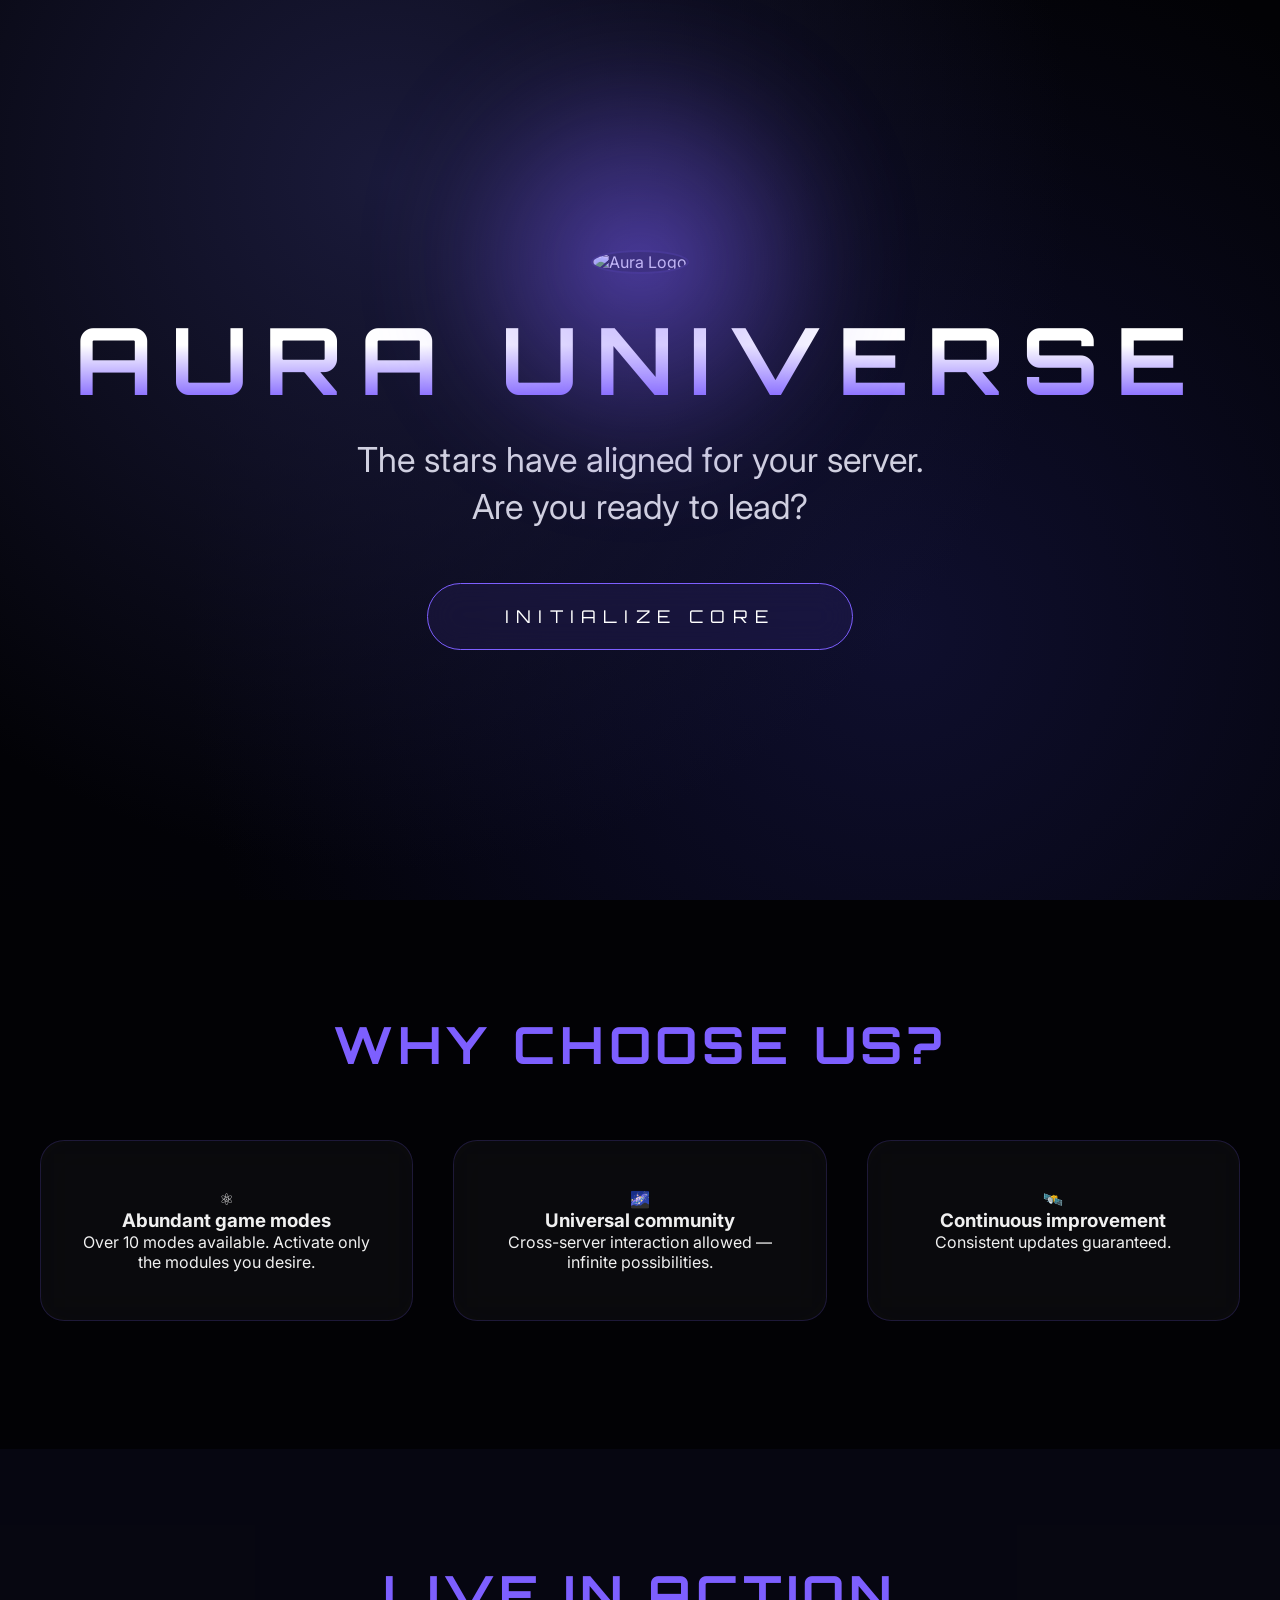
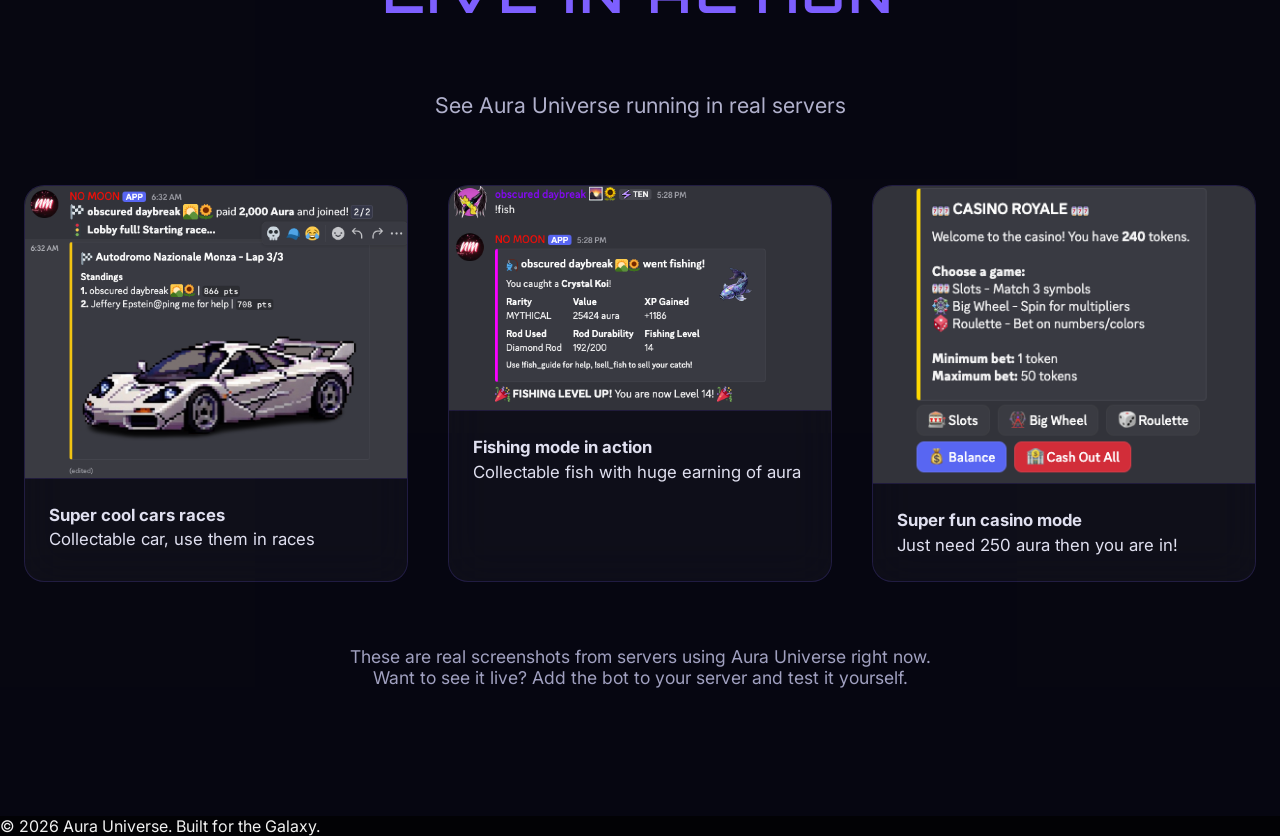
==== index.html @ 790c74aa "add icon" ====
<!DOCTYPE html>
<html lang="en">
<head>
    <meta charset="UTF-8">
    <meta name="viewport" content="width=device-width, initial-scale=1.0">
    <title>Aura Universe | Create a remarkable venture</title>
    <link rel="stylesheet" href="style.css?v=1.1">
    <link href="https://fonts.googleapis.com/css2?family=Orbitron:wght@400;700&family=Inter:wght@300;400;600&display=swap" rel="stylesheet">
</head>
<body>
    <!-- HERO -->
    <header class="vessel-header">
        <div class="logo-wrapper">
            <img src="aura_universe_logo.png" 
                 alt="Aura Logo" 
                 class="main-logo">
            <div class="aura-glow"></div>
        </div>

        <h1 class="glitch-text">AURA UNIVERSE</h1>

        <p class="mysterious-intro">
            The stars have aligned for your server.<br>
            Are you ready to lead?
        </p>

        <a href="#setup" class="start-btn">INITIALIZE CORE</a>
    </header>

    <!-- WHY CHOOSE US -->
    <section class="philosophy">
        <h2 class="section-title">WHY CHOOSE US?</h2>
        <div class="feature-grid">
            <div class="feature-item">
                <span class="icon">⚛️</span>
                <h3>Abundant game modes</h3>
                <p>Over 10 modes available. Activate only the modules you desire.</p>
            </div>
            <div class="feature-item">
                <span class="icon">🌌</span>
                <h3>Universal community</h3>
                <p>Cross-server interaction allowed — infinite possibilities.</p>
            </div>
            <div class="feature-item">
                <span class="icon">🛰️</span>
                <h3>Continuous improvement</h3>
                <p>Consistent updates guaranteed.</p>
            </div>
        </div>
    </section>

    <section class="live-proof">
    <h2 class="section-title">LIVE IN ACTION</h2>
    <p class="section-subtitle">See Aura Universe running in real servers</p>
    
    <div class="screenshot-grid">
        
        <div class="screenshot-card">
            <img src="proof/car.png" 
                 alt="Aura Bot in racing" 
                 class="server-screenshot">
            <div class="caption">
                <strong>Super cool cars races</strong><br>
                Collectable car, use them in races
            </div>
        </div>

        <div class="screenshot-card">
            <img src="proof/fishing.png" 
                 alt="Aura Bot with fishing" 
                 class="server-screenshot">
            <div class="caption">
                <strong>Fishing mode in action</strong><br>
                Collectable fish with huge earning of aura
            </div>
        </div>

        <div class="screenshot-card">
            <img src="proof/casino.png" 
                 alt="Aura Bot with gambling " 
                 class="server-screenshot">
            <div class="caption">
                <strong>Super fun casino mode</strong><br>
                Just need 250 aura then you are in!
            </div>
        </div>
    </div>

    <p class="proof-note">
        These are real screenshots from servers using Aura Universe right now.<br>
        Want to see it live? Add the bot to your server and test it yourself.
    </p>
</section>

    <footer class="void-footer">
        <p>© 2026 Aura Universe. Built for the Galaxy.</p>
    </footer>

    <script src="script.js"></script>
</body>
</html>
---- style.css ----
:root {
    --bg-dark: #020205;
    --aura-purple: #7d5fff;
    --aura-cyan: #00d2ff;
    --glass: rgba(255, 255, 255, 0.035);
    --glass-border: rgba(125, 95, 255, 0.18);
}

* { box-sizing: border-box; margin: 0; padding: 0; }
html { scroll-behavior: smooth; }

body {
    background-color: var(--bg-dark);
    color: #f0f0f0;
    font-family: 'Inter', system-ui, sans-serif;
    overflow-x: hidden;
}

/* Background */
body::before {
    content: '';
    position: fixed;
    inset: 0;
    z-index: -2;
    background: radial-gradient(circle at 30% 20%, #1a1a3a 0%, transparent 60%),
                radial-gradient(circle at 70% 70%, #0f0f2e 0%, transparent 65%),
                radial-gradient(circle at 50% 80%, #02020a 0%, var(--bg-dark) 80%);
}

body::after {
    content: '';
    position: fixed;
    inset: 0;
    z-index: -1;
    background-image: url('https://www.transparenttextures.com/patterns/stardust.png');
    opacity: 0.35;
    mix-blend-mode: screen;
}

/* HERO - Clean & Balanced */
.vessel-header {
    min-height: 100dvh;
    display: flex;
    flex-direction: column;
    align-items: center;
    justify-content: center;
    text-align: center;
    padding: 2rem 1.5rem;
    gap: 1.8rem;           /* Controls space between logo, title, subtitle, button */
}

.logo-wrapper {
    position: relative;
    margin-bottom: 0.5rem;
}

.main-logo {
    width: 14rem;
    height: 14rem;
    border-radius: 50%;
    border: 2px solid var(--glass-border);
    box-shadow: 0 0 60px rgba(125, 95, 255, 0.45);
    animation: float 7s ease-in-out infinite;
}

.aura-glow {
    position: absolute;
    top: 50%; left: 50%;
    width: 18rem; height: 18rem;
    background: var(--aura-purple);
    filter: blur(70px);
    opacity: 0.45;
    transform: translate(-50%, -50%);
    border-radius: 50%;
    animation: aura-pulse 8s ease-in-out infinite;
}

@keyframes float { 0%, 100% { transform: translateY(0); } 50% { transform: translateY(-22px); } }
@keyframes aura-pulse { 0%, 100% { opacity: 0.45; transform: translate(-50%, -50%) scale(1); } 50% { opacity: 0.65; transform: translate(-50%, -50%) scale(1.07); } }

.glitch-text {
    font-family: 'Orbitron', sans-serif;
    font-size: clamp(3rem, 9vw, 5.8rem);
    letter-spacing: 1.1rem;
    text-transform: uppercase;
    background: linear-gradient(to bottom, #fff 35%, var(--aura-purple) 95%);
    -webkit-background-clip: text;
    -webkit-text-fill-color: transparent;
    line-height: 1.05;
}

.mysterious-intro {
    font-size: clamp(1.35rem, 4.8vw, 2.15rem);
    max-width: 780px;
    line-height: 1.35;
    color: #d0d0e0;
    margin-bottom: 1.5rem;
}

.start-btn {
    padding: 1.35rem 4.8rem;
    background: rgba(125, 95, 255, 0.09);
    border: 1.5px solid var(--aura-purple);
    border-radius: 9999px;
    color: white;
    font-family: 'Orbitron', sans-serif;
    font-size: 1.1rem;
    letter-spacing: 0.45rem;
    text-transform: uppercase;
    text-decoration: none;
    backdrop-filter: blur(16px);
    transition: all 0.5s ease;
}

.start-btn:hover {
    background: var(--aura-purple);
    box-shadow: 0 0 55px rgba(125, 95, 255, 0.75);
    transform: scale(1.07);
}

/* Other sections - better spacing */
.philosophy, .transmissions {
    padding: 7rem 1.5rem 8rem;
    text-align: center;
}

.section-title {
    font-family: 'Orbitron', sans-serif;
    font-size: clamp(2rem, 6vw, 3.2rem);
    margin-bottom: 4rem;
    letter-spacing: 0.3rem;
    color: var(--aura-purple);
}

.feature-grid {
    display: grid;
    grid-template-columns: repeat(auto-fit, minmax(300px, 1fr));
    gap: 2.5rem;
    max-width: 1200px;
    margin: 0 auto;
}

.feature-item {
    background: var(--glass);
    border: 1px solid var(--glass-border);
    padding: 3rem 2rem;
    border-radius: 24px;
    backdrop-filter: blur(20px);
}

.review-scroll, .leave-review {
    max-width: 720px;
    margin: 0 auto;
}

/* ====================== LIVE PROOF SECTION ====================== */
.live-proof {
    padding: 7rem 1.5rem 8rem;
    text-align: center;
    background: rgba(10, 10, 25, 0.6);
}

.section-subtitle {
    font-size: 1.35rem;
    color: #b0b0cc;
    max-width: 700px;
    margin: 0 auto 4rem;
    line-height: 1.5;
}

.screenshot-grid {
    display: grid;
    grid-template-columns: repeat(auto-fit, minmax(340px, 1fr));
    gap: 2.5rem;
    max-width: 1280px;
    margin: 0 auto;
}

.screenshot-card {
    background: var(--glass);
    border: 1px solid var(--glass-border);
    border-radius: 20px;
    overflow: hidden;
    backdrop-filter: blur(20px);
    transition: all 0.4s ease;
}

.screenshot-card:hover {
    transform: translateY(-12px);
    box-shadow: 0 20px 40px rgba(0, 210, 255, 0.15);
    border-color: var(--aura-cyan);
}

.server-screenshot {
    width: 100%;
    height: auto;
    display: block;
    border-bottom: 1px solid rgba(125, 95, 255, 0.15);
}

.caption {
    padding: 1.5rem;
    text-align: left;
    font-size: 1.05rem;
    line-height: 1.45;
    color: #e0e0f0;
}

.proof-note {
    margin-top: 4rem;
    font-size: 1.1rem;
    color: #a0a0c0;
    max-width: 680px;
    margin-left: auto;
    margin-right: auto;
}
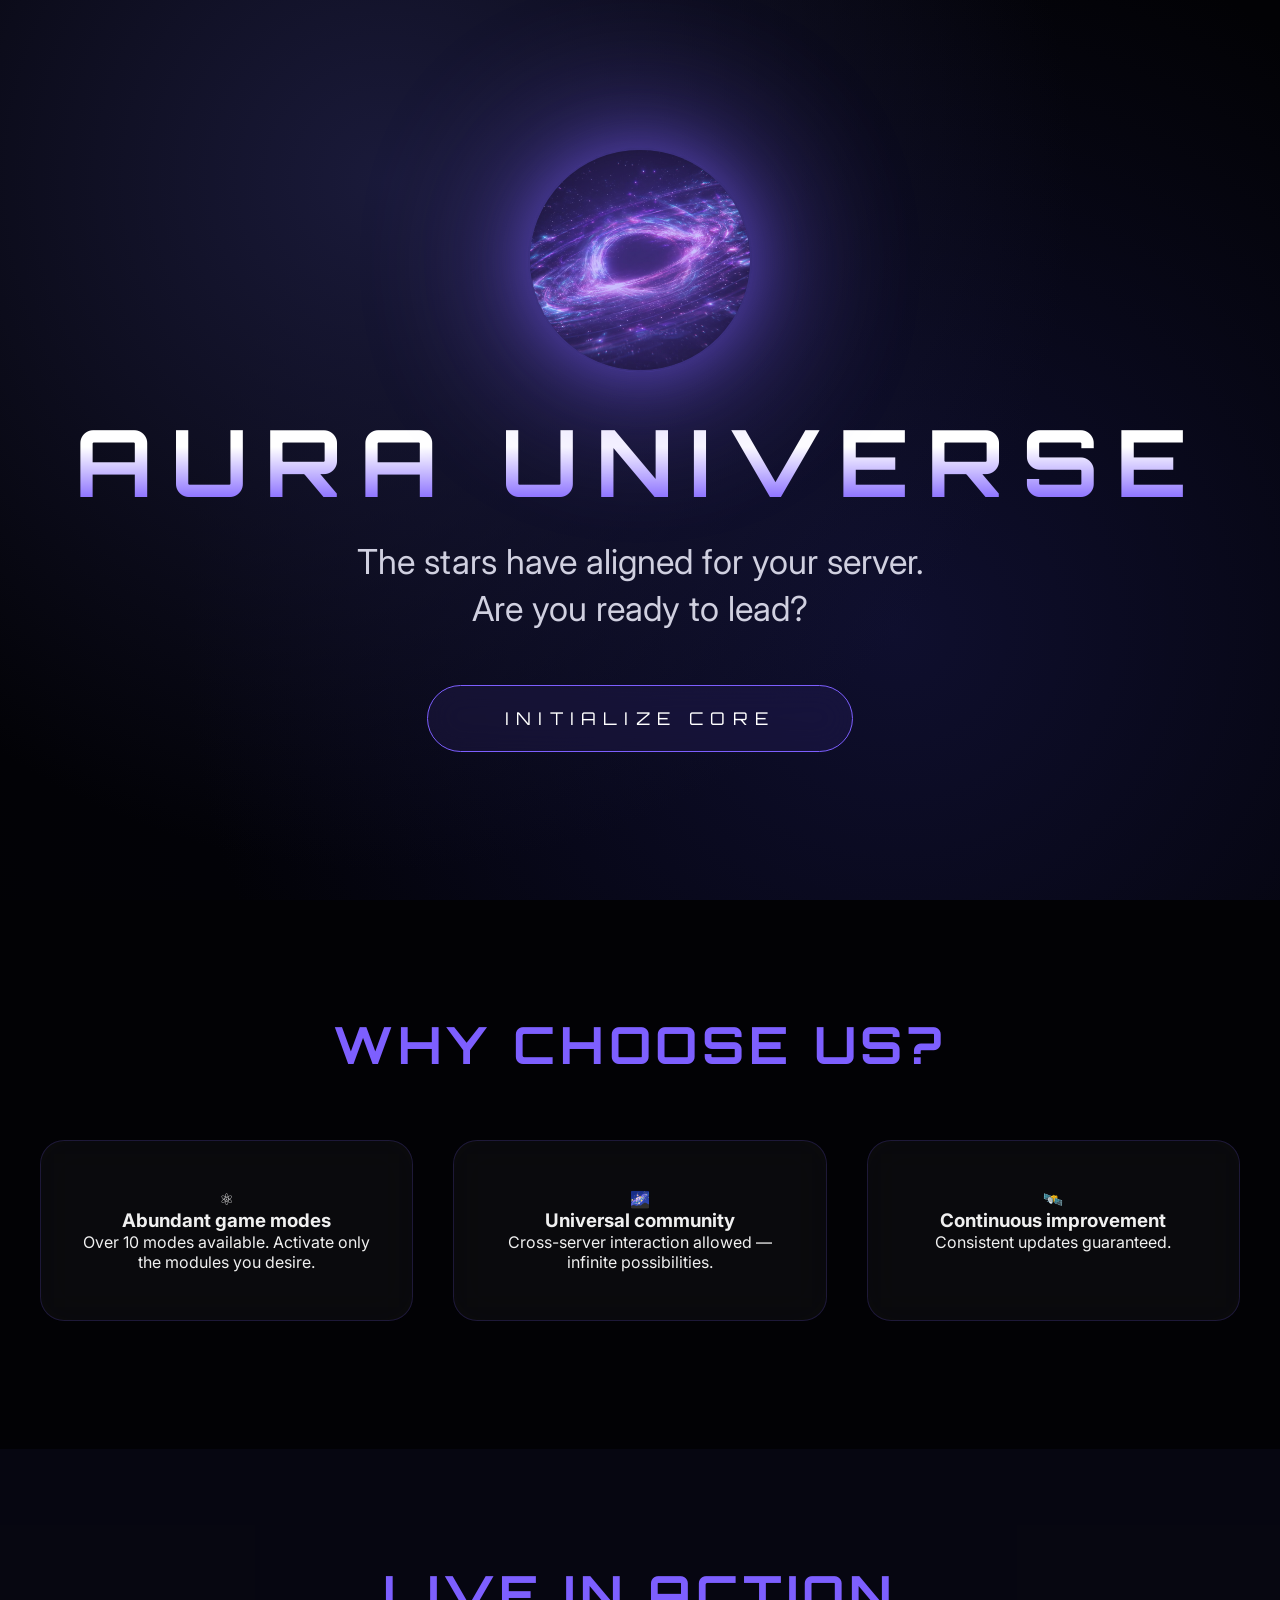
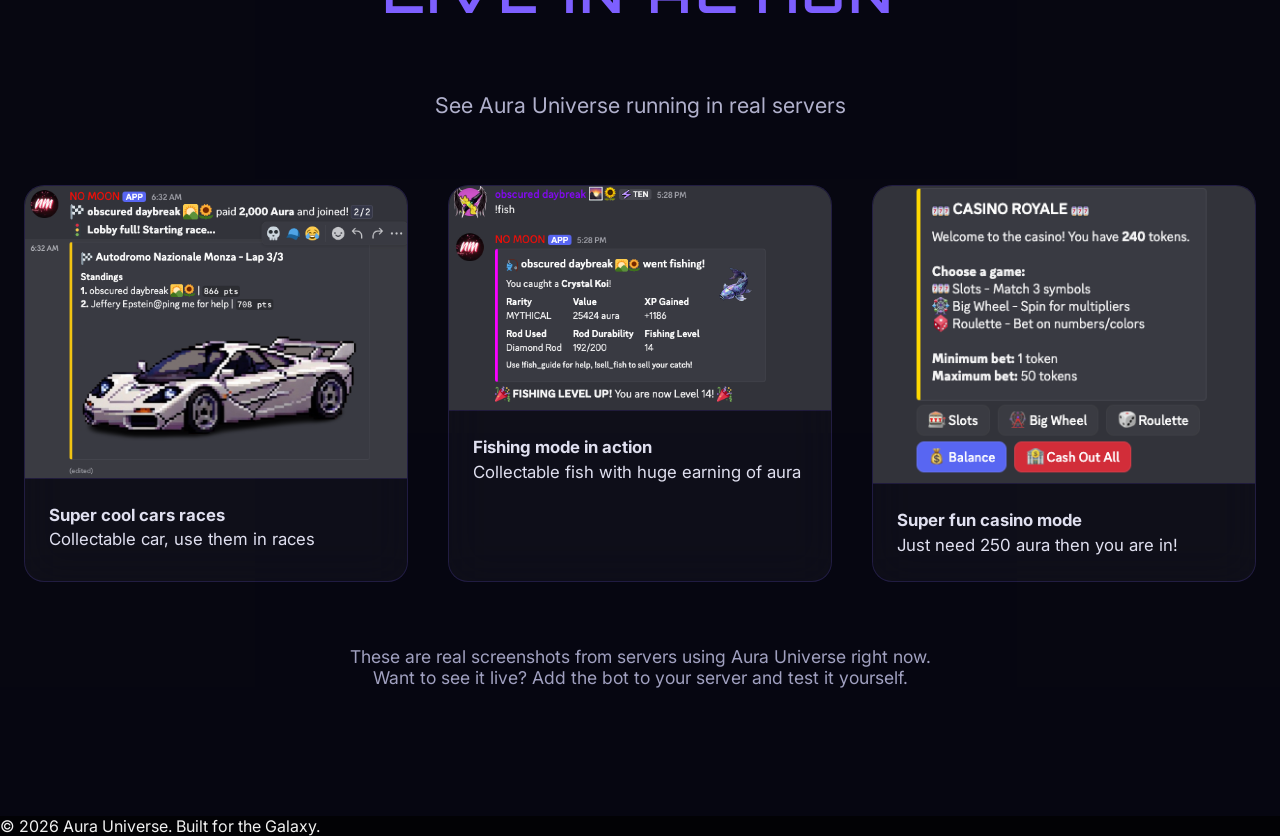
==== commit be83e6fc: "change" ====
--- a/index.html
+++ b/index.html
@@ -11,7 +11,7 @@
     <!-- HERO -->
     <header class="vessel-header">
         <div class="logo-wrapper">
-            <img src="aura_universe_logo.png" 
+            <img src="Images/aura_universe_logo.png" 
                  alt="Aura Logo" 
                  class="main-logo">
             <div class="aura-glow"></div>
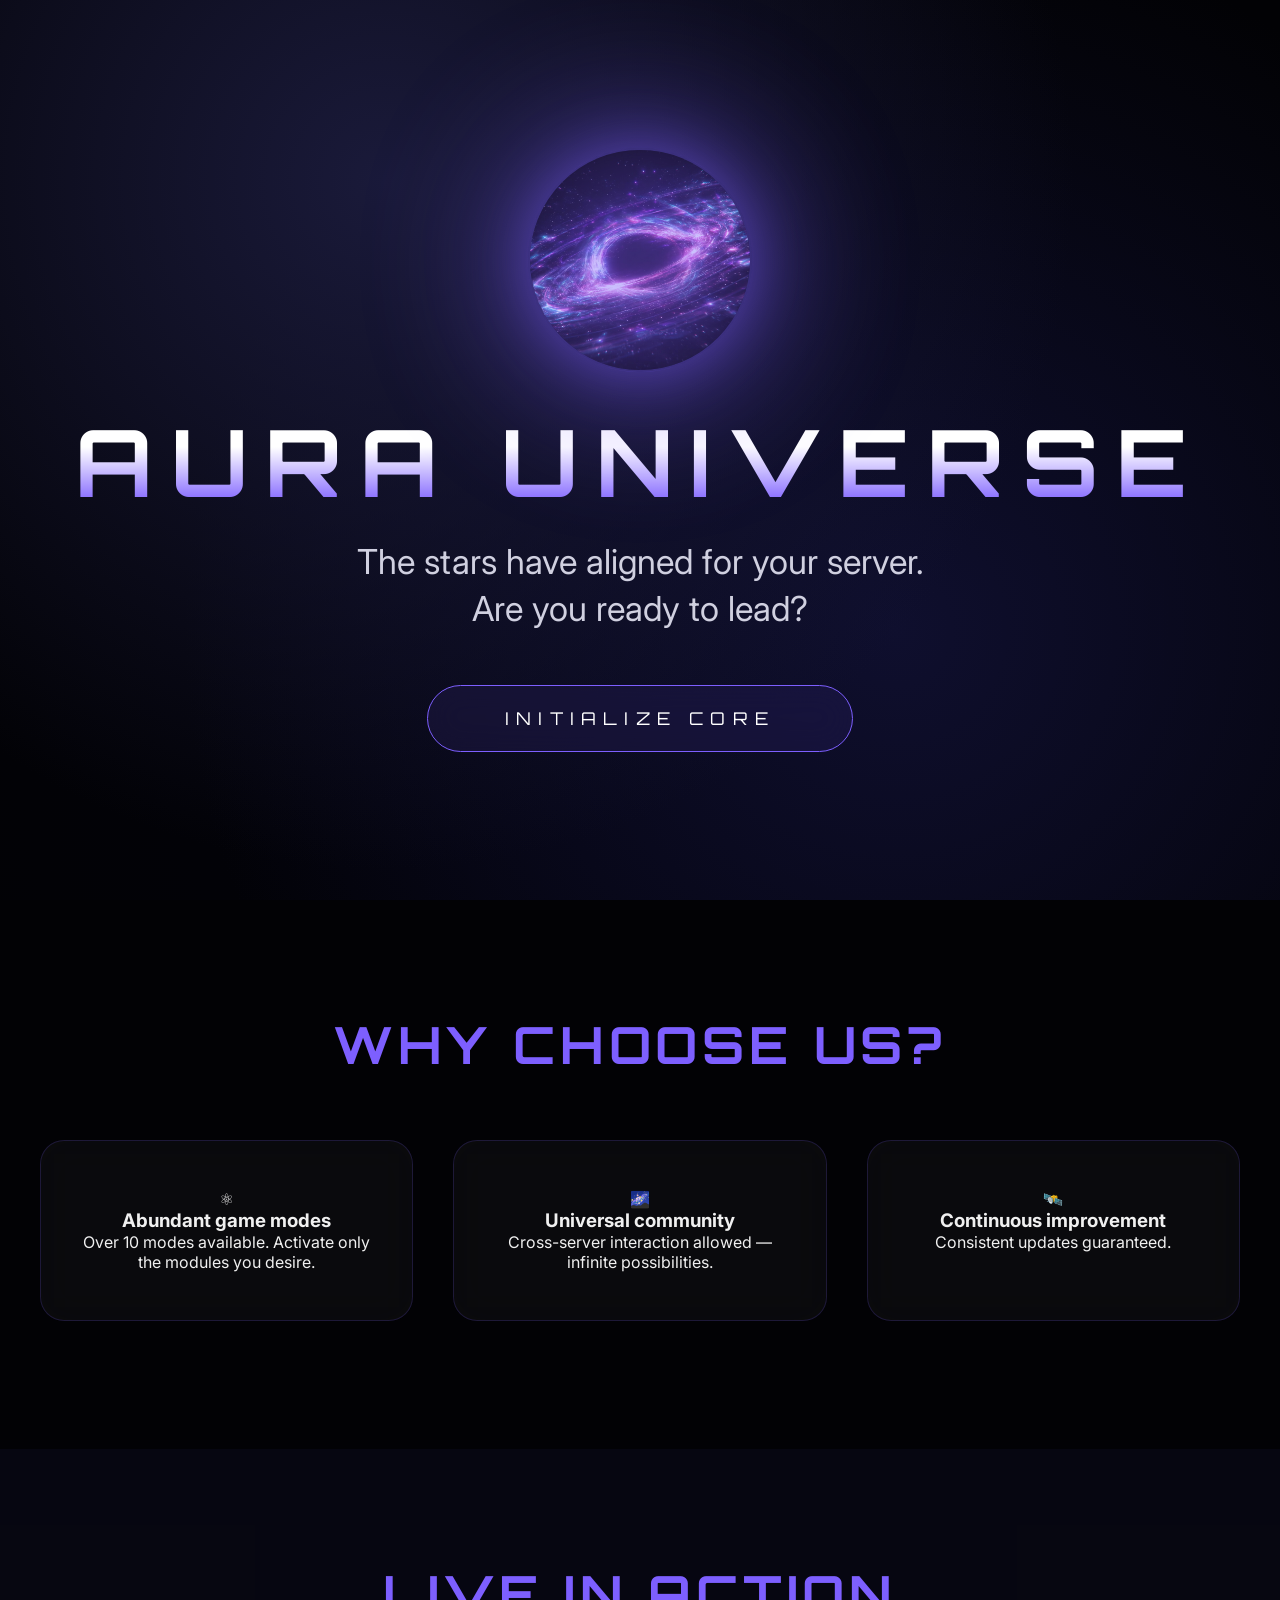
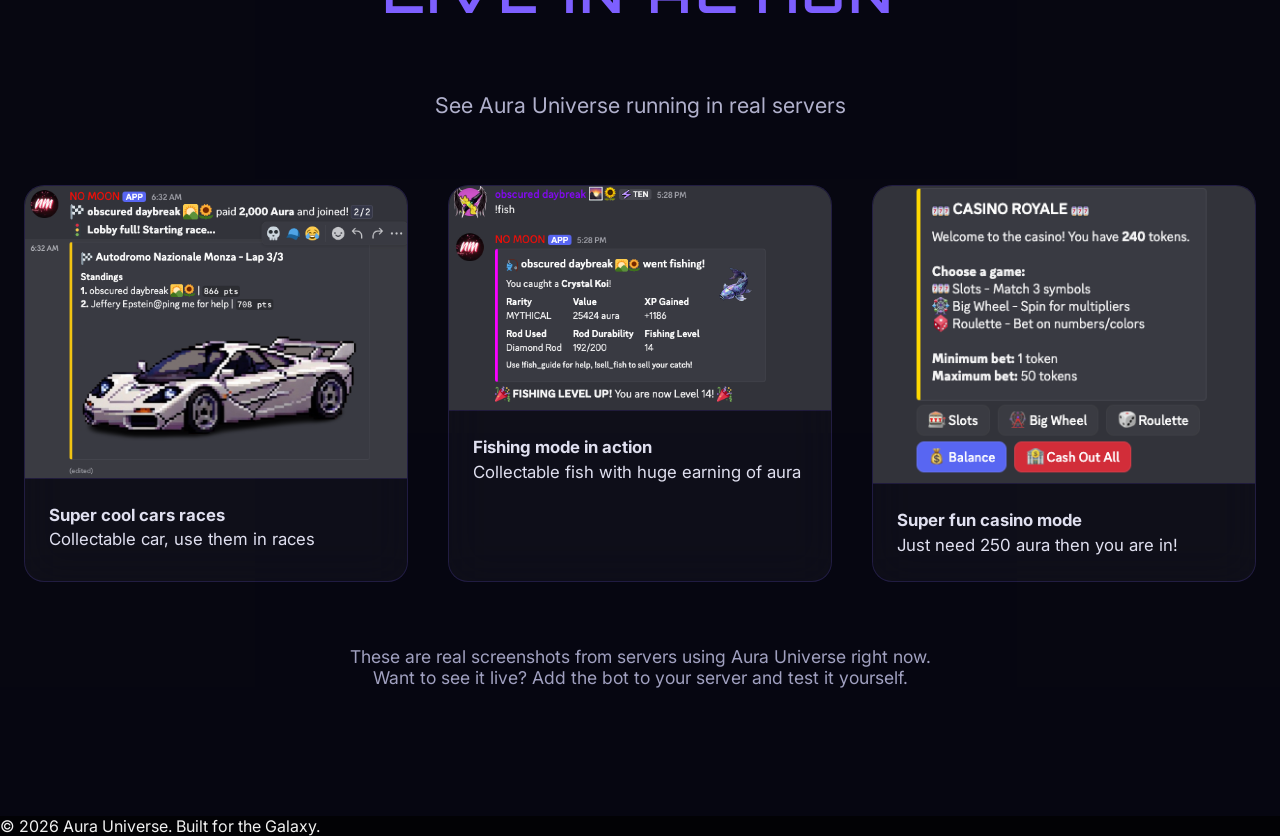
==== commit 03a4e216: "added icon" ====
--- a/index.html
+++ b/index.html
@@ -6,6 +6,7 @@
     <title>Aura Universe | Create a remarkable venture</title>
     <link rel="stylesheet" href="style.css?v=1.1">
     <link href="https://fonts.googleapis.com/css2?family=Orbitron:wght@400;700&family=Inter:wght@300;400;600&display=swap" rel="stylesheet">
+    <link rel="icon" type="image/x-icon" href="/Images/aura_universe_logo.png">
 </head>
 <body>
     <!-- HERO -->
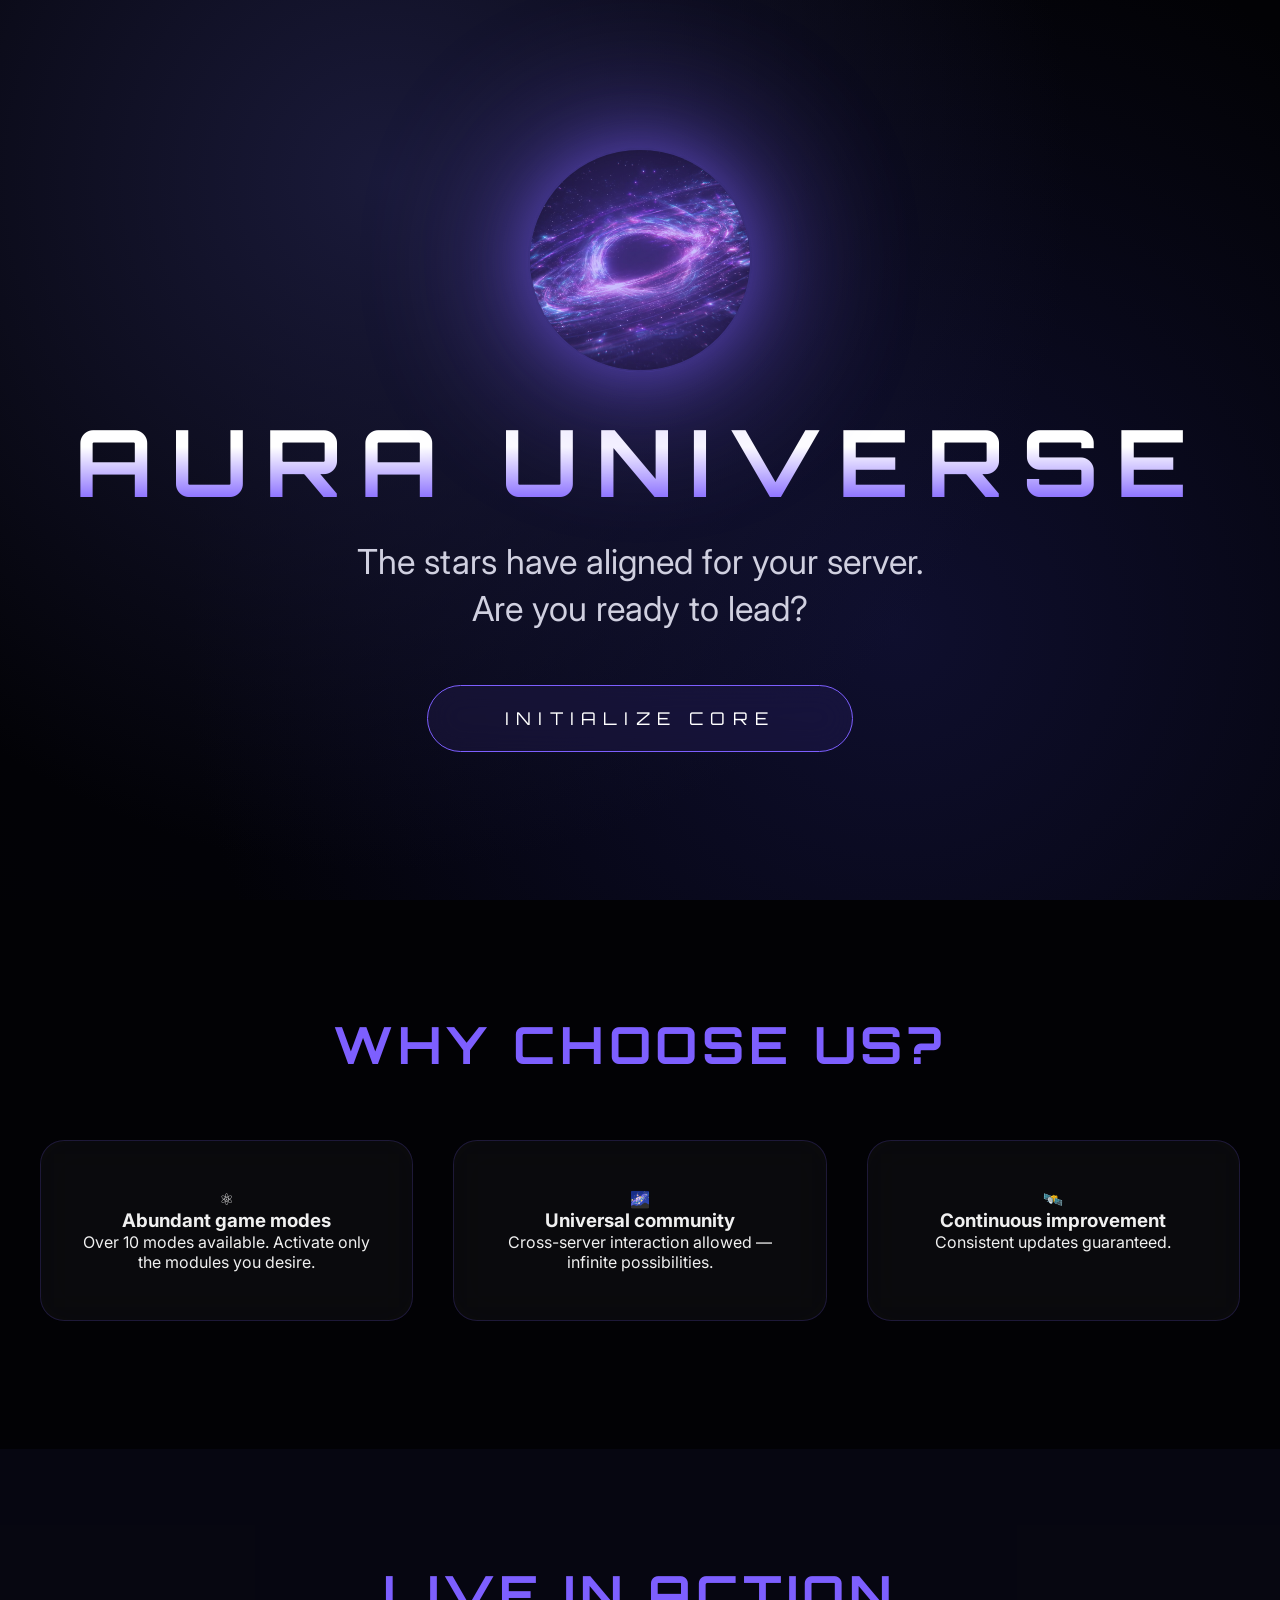
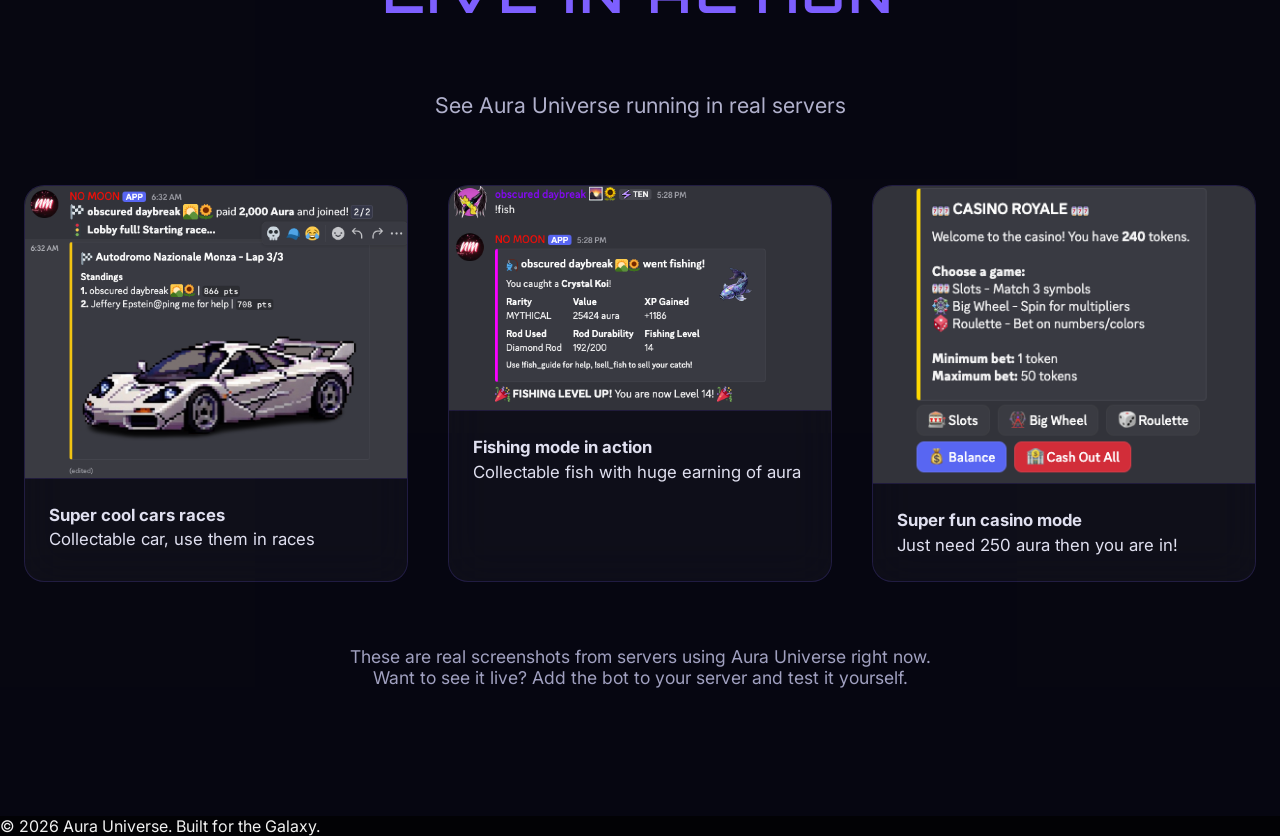
==== commit ba71a7f4: "change icon" ====
--- a/index.html
+++ b/index.html
@@ -6,7 +6,7 @@
     <title>Aura Universe | Create a remarkable venture</title>
     <link rel="stylesheet" href="style.css?v=1.1">
     <link href="https://fonts.googleapis.com/css2?family=Orbitron:wght@400;700&family=Inter:wght@300;400;600&display=swap" rel="stylesheet">
-    <link rel="icon" type="image/x-icon" href="/Images/aura_universe_logo.png">
+    <link rel="icon" type="image/x-icon" href="Images/aura_universe_logo.png">
 </head>
 <body>
     <!-- HERO -->
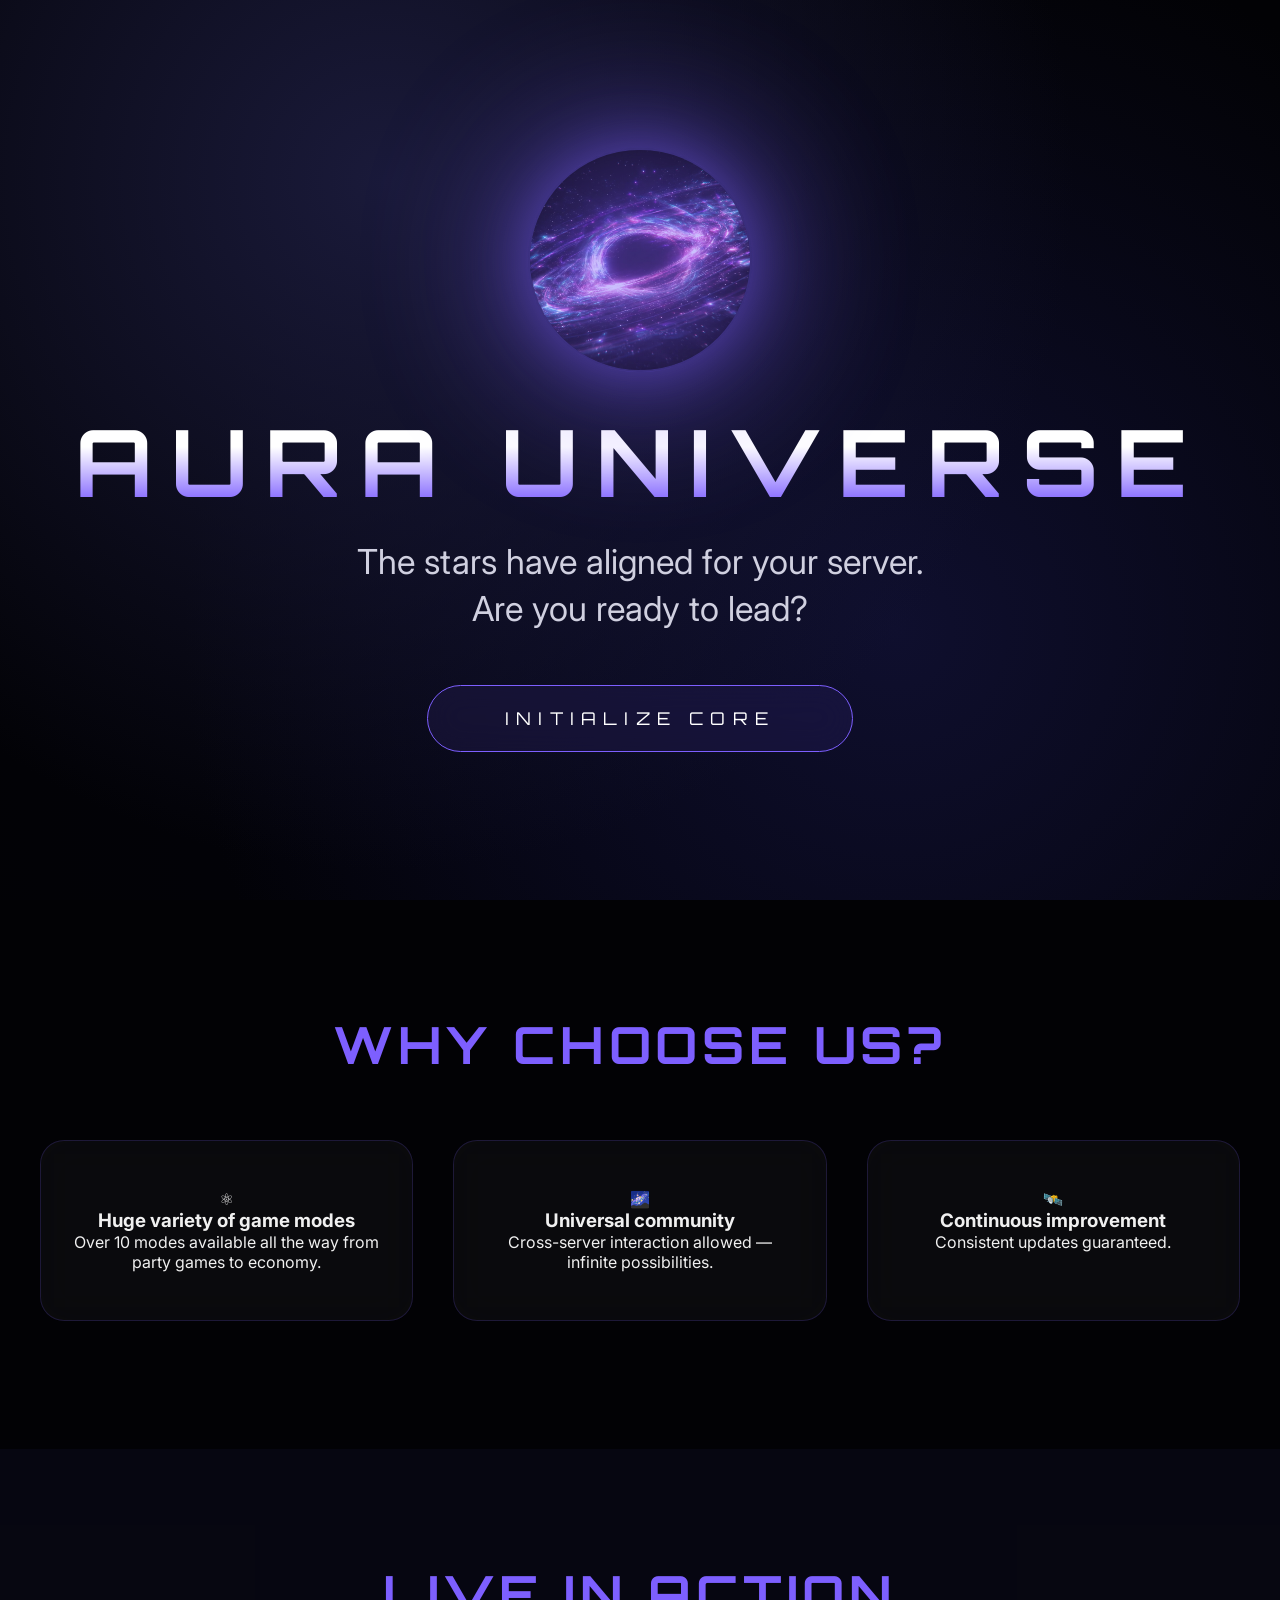
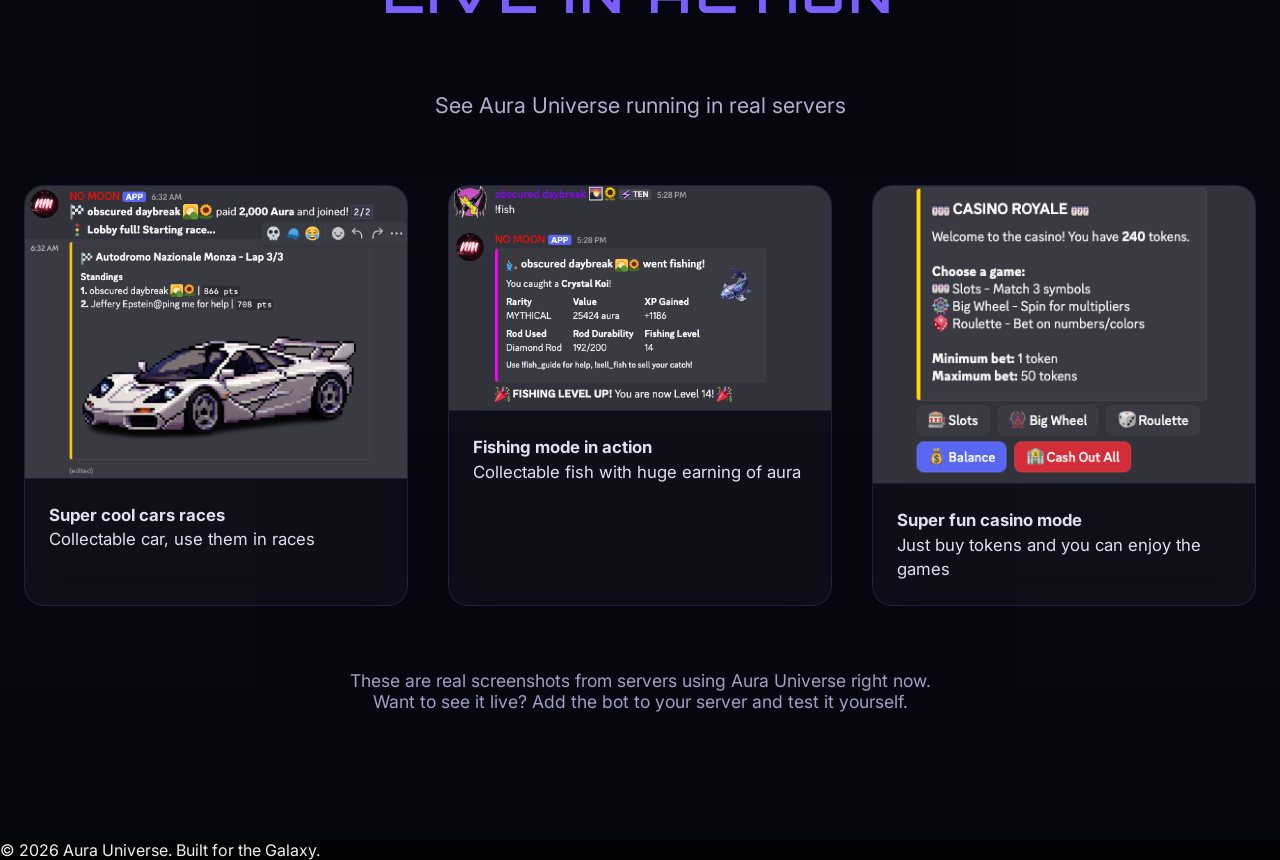
==== commit 61c4b27b: "small change" ====
--- a/index.html
+++ b/index.html
@@ -34,8 +34,8 @@
         <div class="feature-grid">
             <div class="feature-item">
                 <span class="icon">⚛️</span>
-                <h3>Abundant game modes</h3>
-                <p>Over 10 modes available. Activate only the modules you desire.</p>
+                <h3>Huge variety of game modes</h3>
+                <p>Over 10 modes available all the way from party games to economy.</p>
             </div>
             <div class="feature-item">
                 <span class="icon">🌌</span>
@@ -82,7 +82,7 @@
                  class="server-screenshot">
             <div class="caption">
                 <strong>Super fun casino mode</strong><br>
-                Just need 250 aura then you are in!
+                Just buy tokens and you can enjoy the games
             </div>
         </div>
     </div>
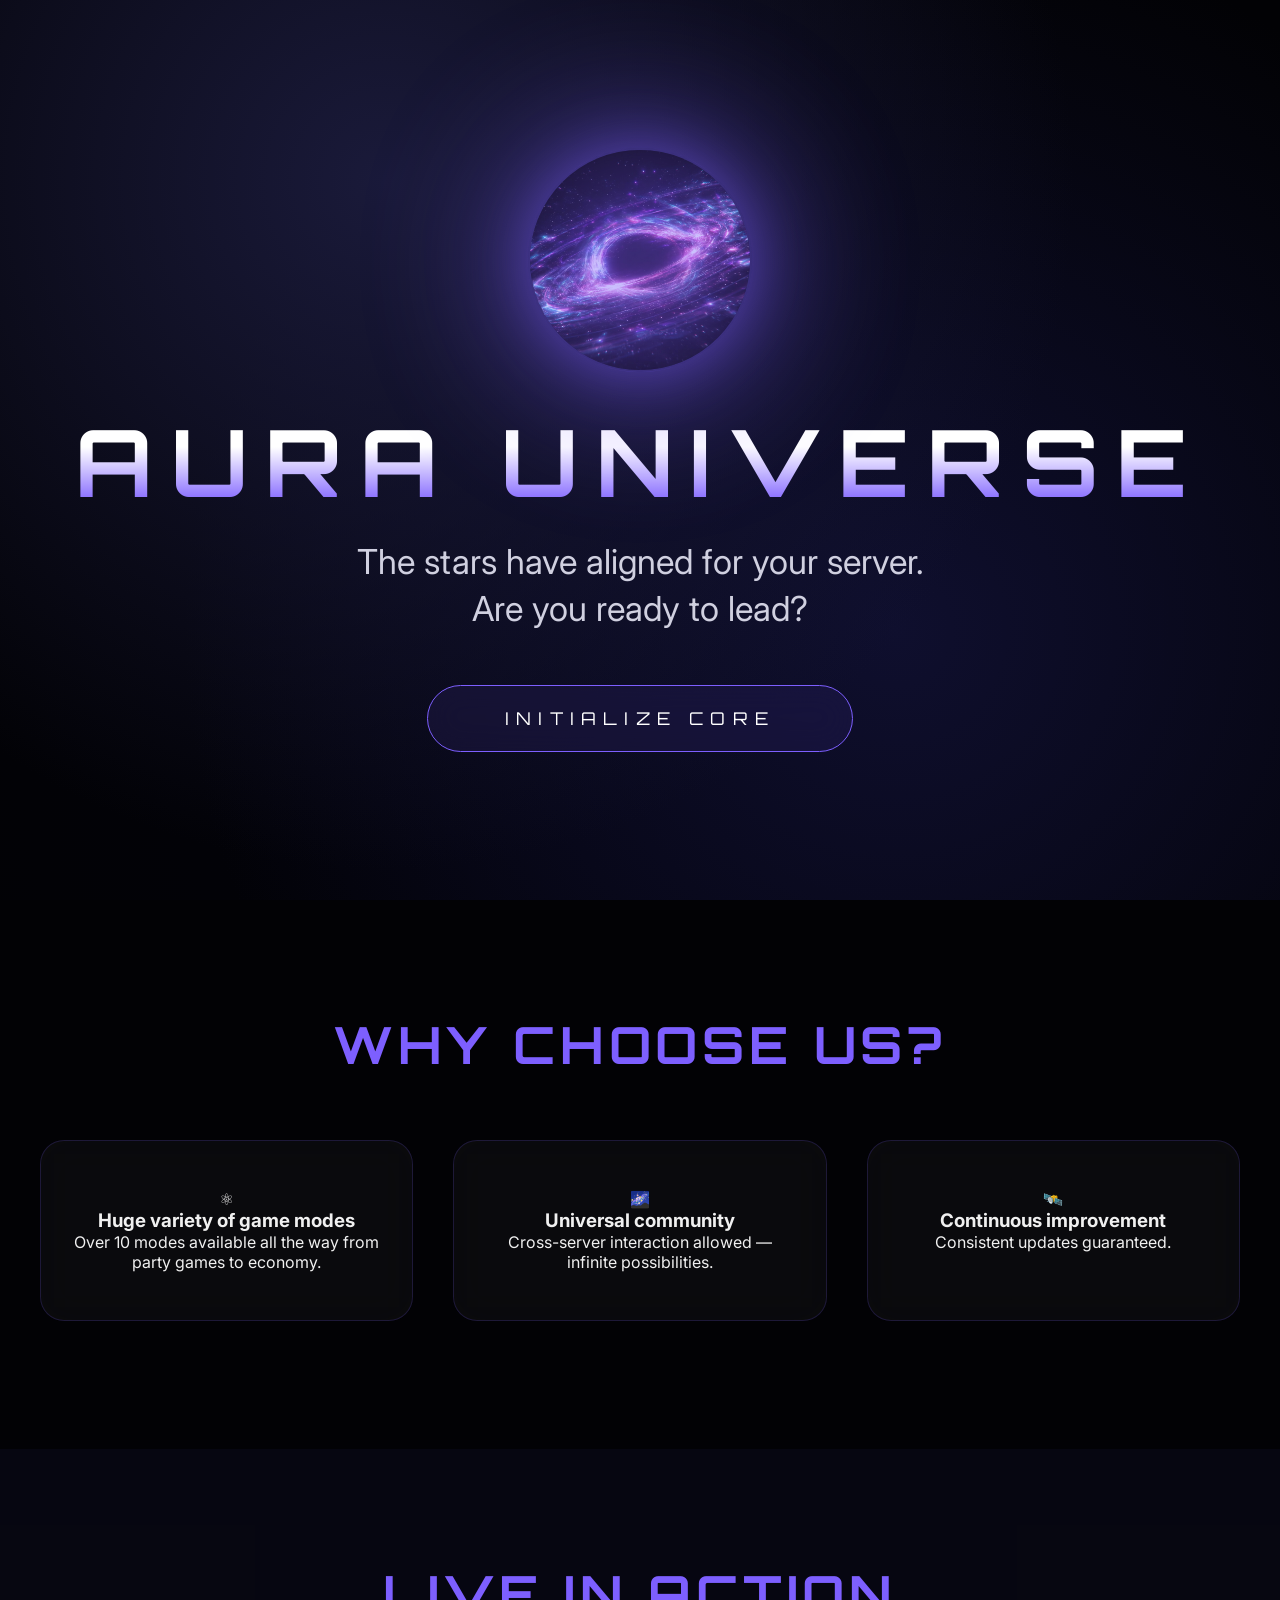
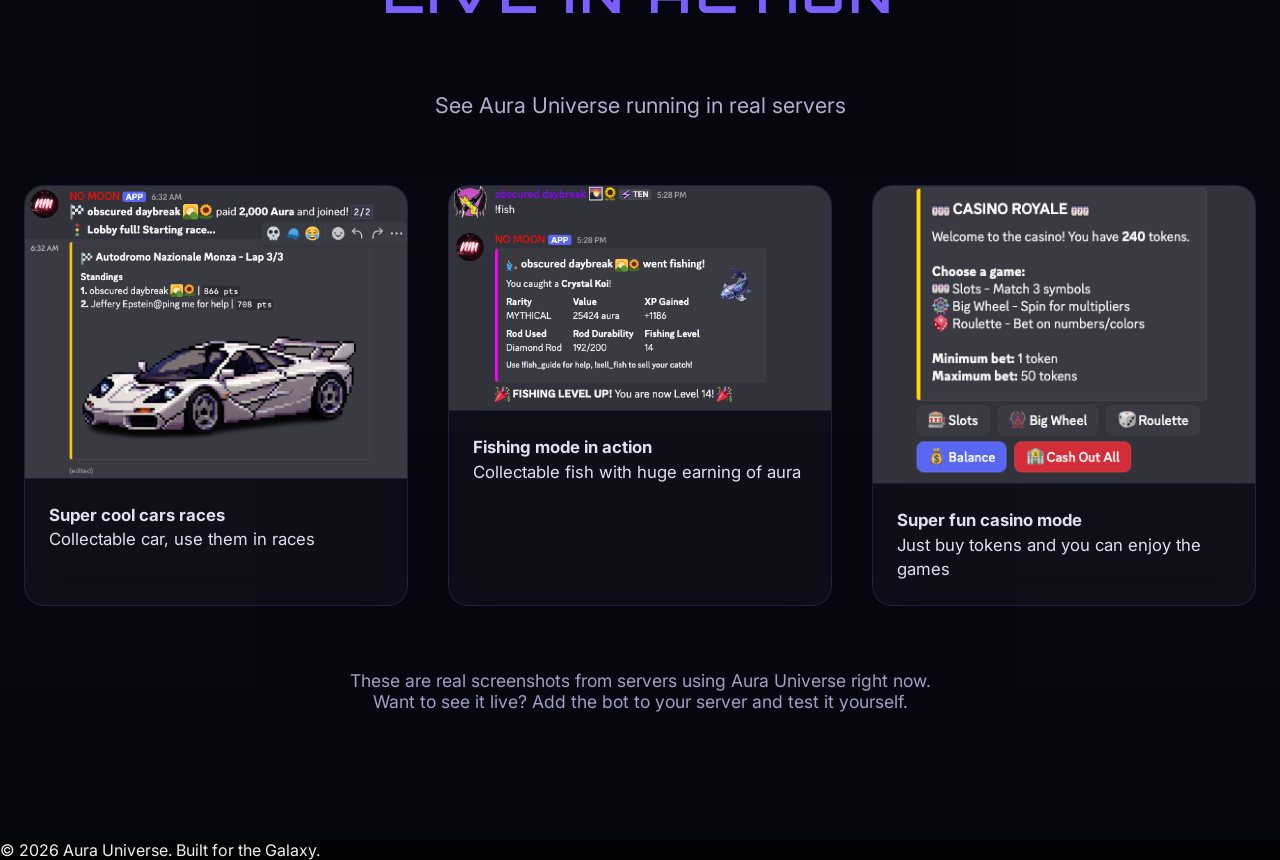
==== commit 29e969f8: "Update link in index.html to point to setup.html" ====
--- a/index.html
+++ b/index.html
@@ -25,7 +25,7 @@
             Are you ready to lead?
         </p>
 
-        <a href="#setup" class="start-btn">INITIALIZE CORE</a>
+        <a href="setup.html" class="start-btn">INITIALIZE CORE</a>
     </header>
 
     <!-- WHY CHOOSE US -->
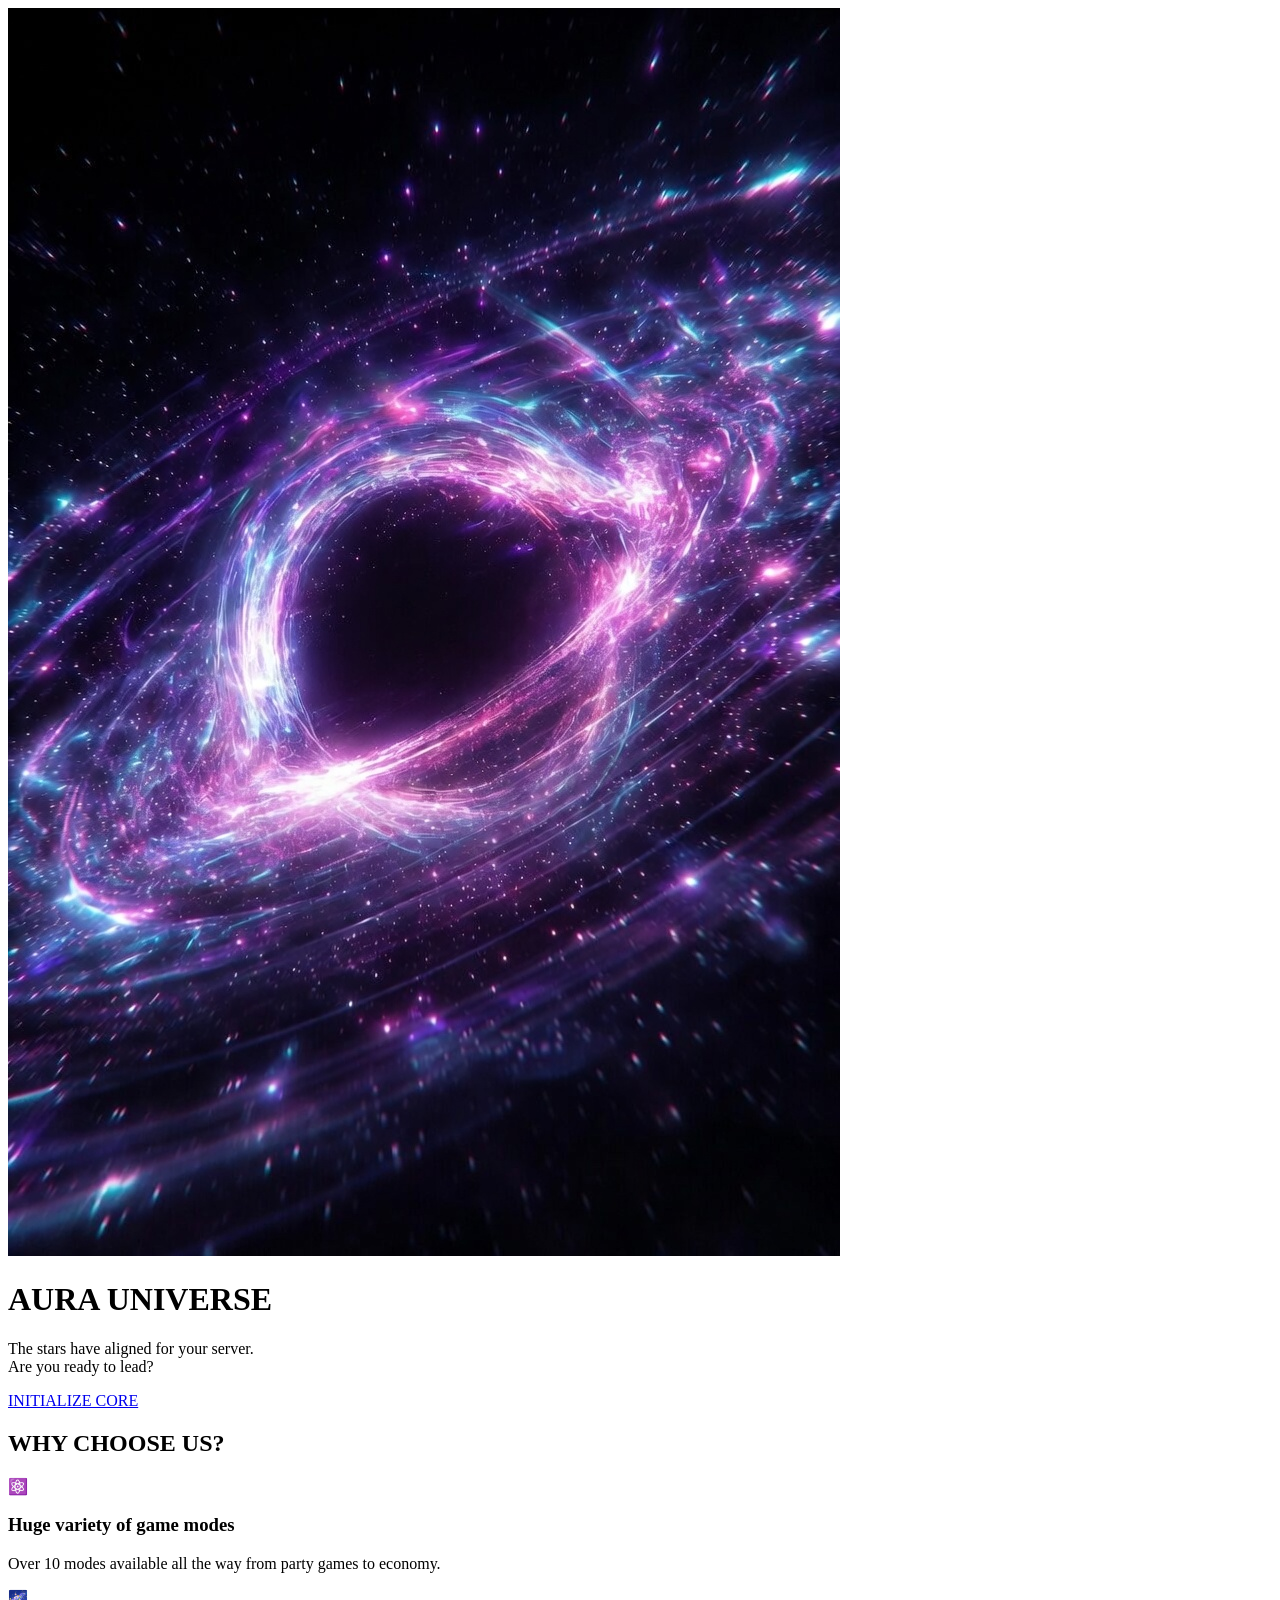
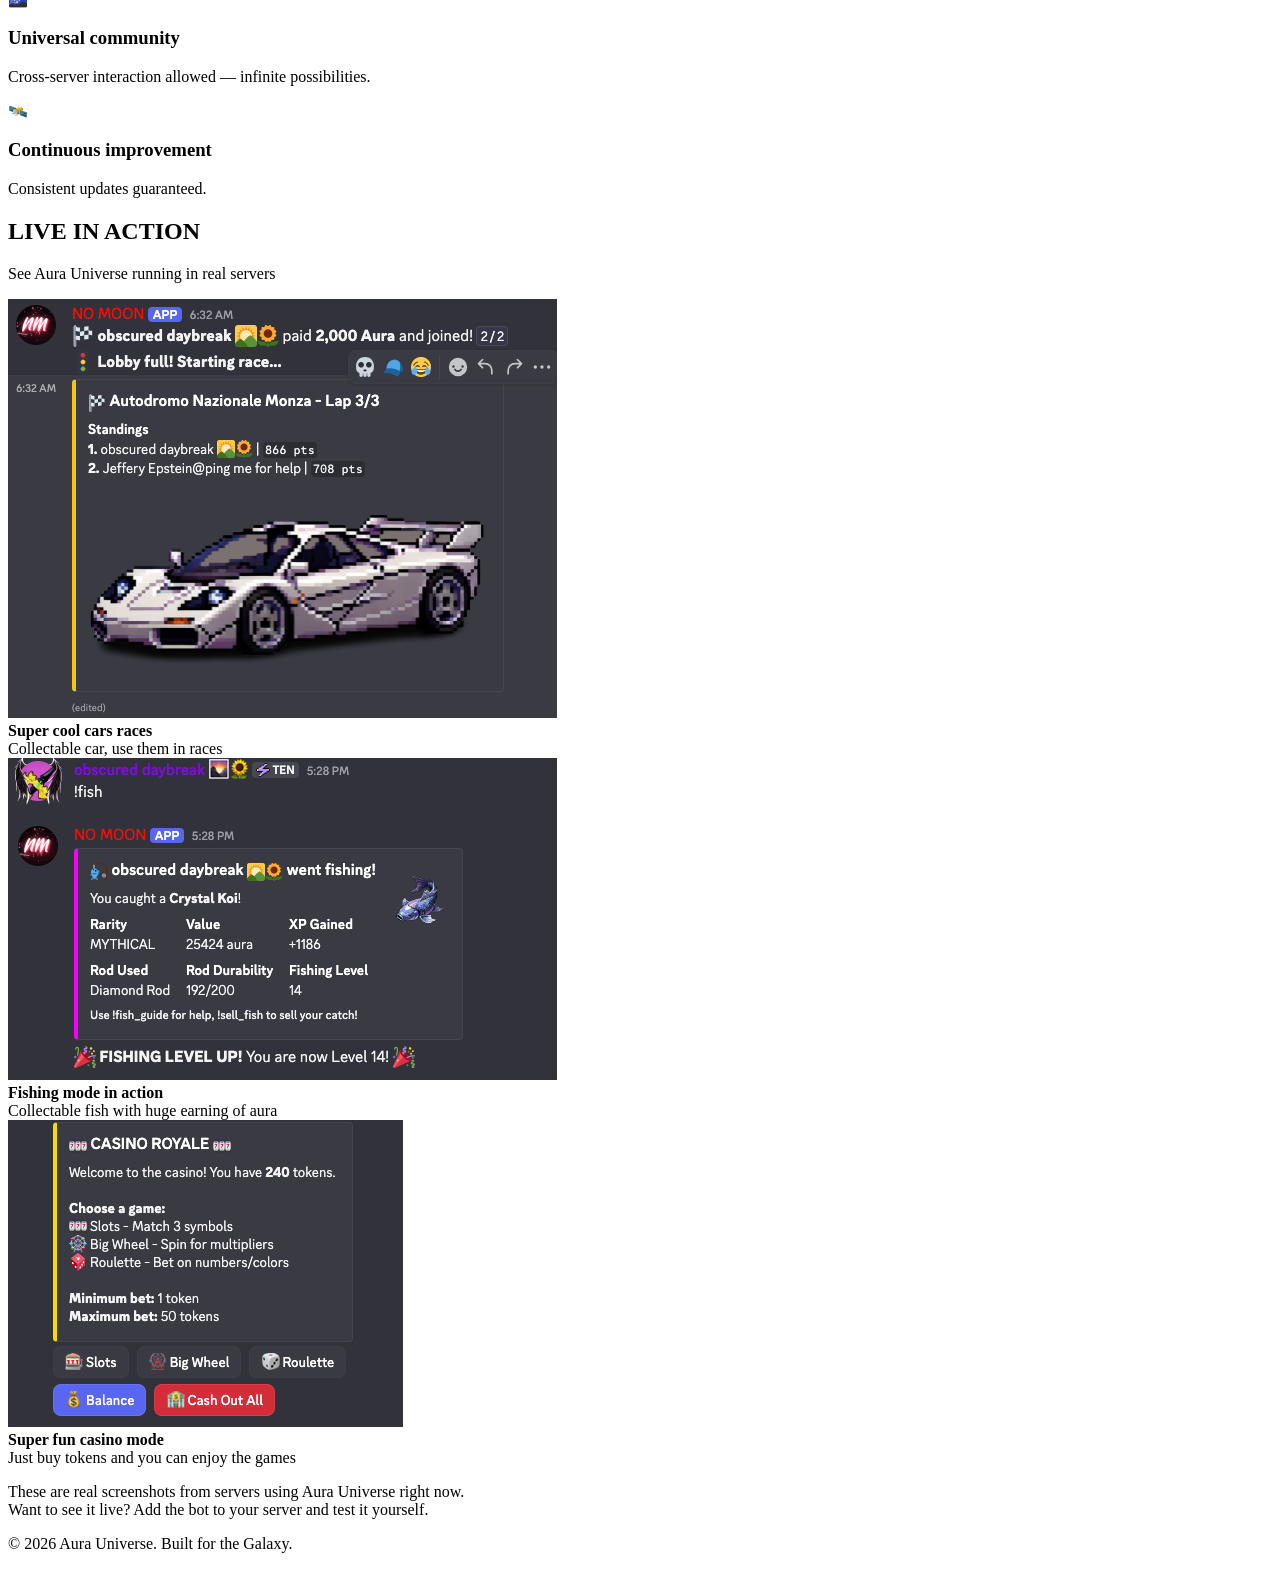
==== commit aafda8d9: "Change stylesheet link to style-main.css" ====
--- a/index.html
+++ b/index.html
@@ -4,7 +4,7 @@
     <meta charset="UTF-8">
     <meta name="viewport" content="width=device-width, initial-scale=1.0">
     <title>Aura Universe | Create a remarkable venture</title>
-    <link rel="stylesheet" href="style.css?v=1.1">
+    <link rel="stylesheet" href="style-main.css?v=1.1">
     <link href="https://fonts.googleapis.com/css2?family=Orbitron:wght@400;700&family=Inter:wght@300;400;600&display=swap" rel="stylesheet">
     <link rel="icon" type="image/x-icon" href="Images/aura_universe_logo.png">
 </head>
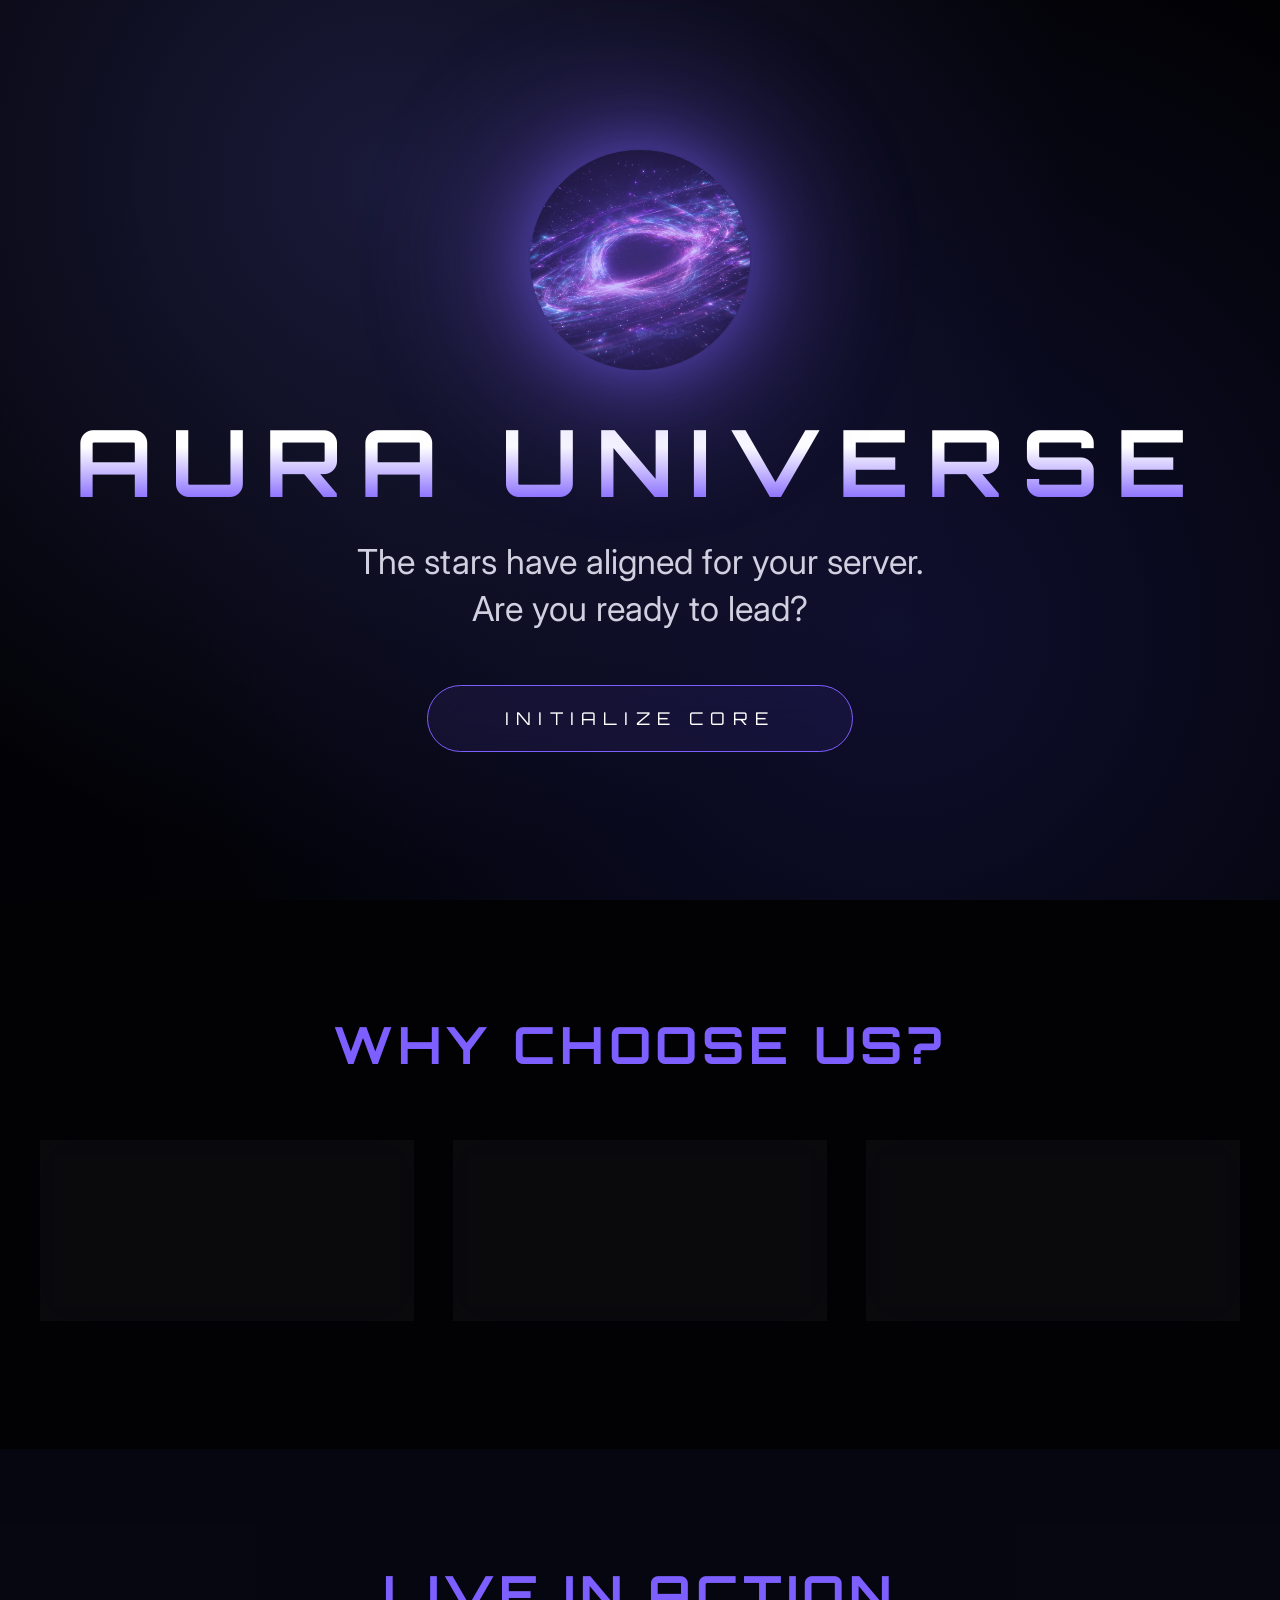
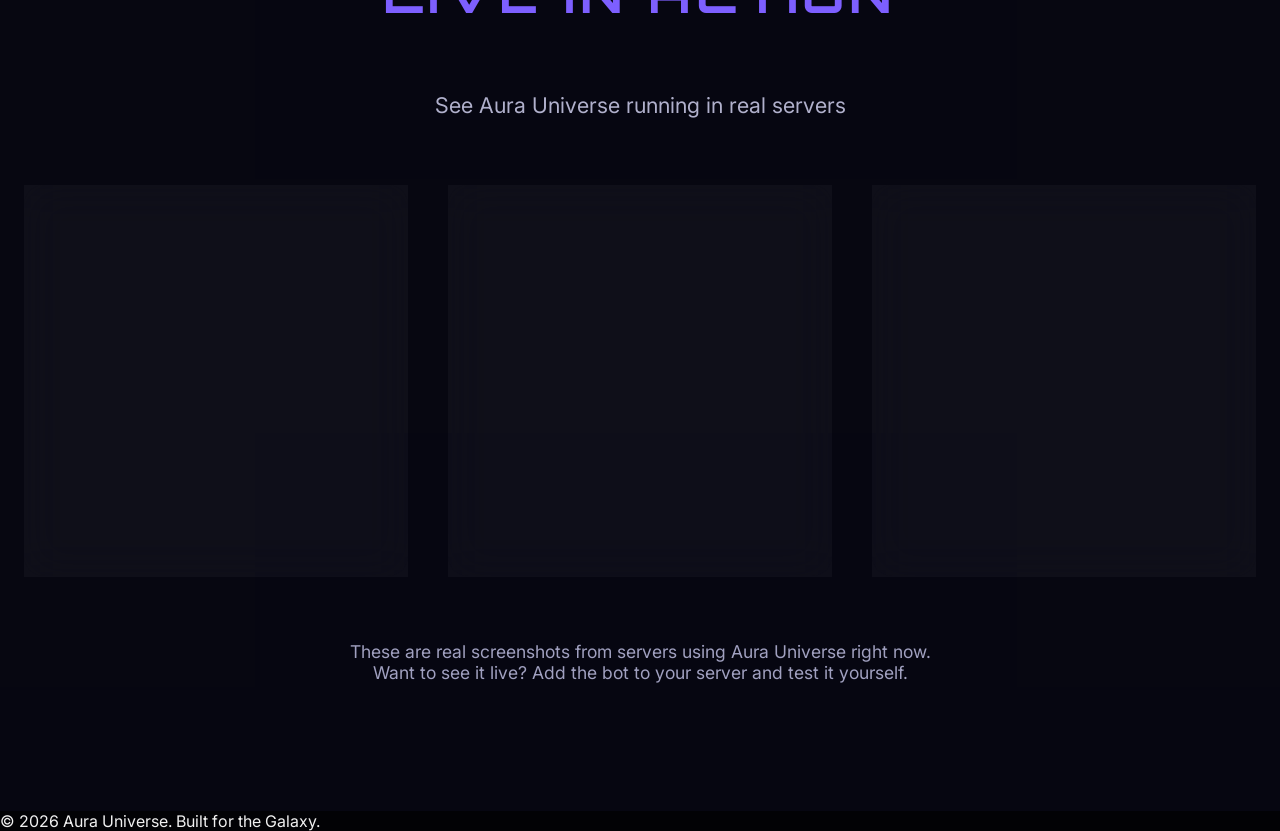
==== commit b677ec31: "Replace casino image and description with global chat" ====
--- a/index.html
+++ b/index.html
@@ -77,12 +77,12 @@
         </div>
 
         <div class="screenshot-card">
-            <img src="proof/casino.png" 
-                 alt="Aura Bot with gambling " 
+            <img src="proof/globalchat.png" 
+                 alt="Chat across server" 
                  class="server-screenshot">
             <div class="caption">
-                <strong>Super fun casino mode</strong><br>
-                Just buy tokens and you can enjoy the games
+                <strong>Global chat across servers</strong><br>
+            Robust moderation, safe and fun chat
             </div>
         </div>
     </div>
--- a/style-main.css
+++ b/style-main.css
@@ -0,0 +1,217 @@
+:root {
+    --bg-dark: #020205;
+    --aura-purple: #7d5fff;
+    --aura-cyan: #00d2ff;
+    --glass: rgba(255, 255, 255, 0.035);
+    --glass-border: rgba(125, 95, 255, 0.18);
+}
+
+* { box-sizing: border-box; margin: 0; padding: 0; }
+html { scroll-behavior: smooth; }
+
+body {
+    background-color: var(--bg-dark);
+    color: #f0f0f0;
+    font-family: 'Inter', system-ui, sans-serif;
+    overflow-x: hidden;
+}
+
+/* Background */
+body::before {
+    content: '';
+    position: fixed;
+    inset: 0;
+    z-index: -2;
+    background: radial-gradient(circle at 30% 20%, #1a1a3a 0%, transparent 60%),
+                radial-gradient(circle at 70% 70%, #0f0f2e 0%, transparent 65%),
+                radial-gradient(circle at 50% 80%, #02020a 0%, var(--bg-dark) 80%);
+}
+
+body::after {
+    content: '';
+    position: fixed;
+    inset: 0;
+    z-index: -1;
+    background-image: url('https://www.transparenttextures.com/patterns/stardust.png');
+    opacity: 0.35;
+    mix-blend-mode: screen;
+}
+
+/* HERO - Clean & Balanced */
+.vessel-header {
+    min-height: 100dvh;
+    display: flex;
+    flex-direction: column;
+    align-items: center;
+    justify-content: center;
+    text-align: center;
+    padding: 2rem 1.5rem;
+    gap: 1.8rem;           /* Controls space between logo, title, subtitle, button */
+}
+
+.logo-wrapper {
+    position: relative;
+    margin-bottom: 0.5rem;
+}
+
+.main-logo {
+    width: 14rem;
+    height: 14rem;
+    border-radius: 50%;
+    border: 2px solid var(--glass-border);
+    box-shadow: 0 0 60px rgba(125, 95, 255, 0.45);
+    animation: float 7s ease-in-out infinite;
+}
+
+.aura-glow {
+    position: absolute;
+    top: 50%; left: 50%;
+    width: 18rem; height: 18rem;
+    background: var(--aura-purple);
+    filter: blur(70px);
+    opacity: 0.45;
+    transform: translate(-50%, -50%);
+    border-radius: 50%;
+    animation: aura-pulse 8s ease-in-out infinite;
+}
+
+@keyframes float { 0%, 100% { transform: translateY(0); } 50% { transform: translateY(-22px); } }
+@keyframes aura-pulse { 0%, 100% { opacity: 0.45; transform: translate(-50%, -50%) scale(1); } 50% { opacity: 0.65; transform: translate(-50%, -50%) scale(1.07); } }
+
+.glitch-text {
+    font-family: 'Orbitron', sans-serif;
+    font-size: clamp(3rem, 9vw, 5.8rem);
+    letter-spacing: 1.1rem;
+    text-transform: uppercase;
+    background: linear-gradient(to bottom, #fff 35%, var(--aura-purple) 95%);
+    -webkit-background-clip: text;
+    -webkit-text-fill-color: transparent;
+    line-height: 1.05;
+}
+
+.mysterious-intro {
+    font-size: clamp(1.35rem, 4.8vw, 2.15rem);
+    max-width: 780px;
+    line-height: 1.35;
+    color: #d0d0e0;
+    margin-bottom: 1.5rem;
+}
+
+.start-btn {
+    padding: 1.35rem 4.8rem;
+    background: rgba(125, 95, 255, 0.09);
+    border: 1.5px solid var(--aura-purple);
+    border-radius: 9999px;
+    color: white;
+    font-family: 'Orbitron', sans-serif;
+    font-size: 1.1rem;
+    letter-spacing: 0.45rem;
+    text-transform: uppercase;
+    text-decoration: none;
+    backdrop-filter: blur(16px);
+    transition: all 0.5s ease;
+}
+
+.start-btn:hover {
+    background: var(--aura-purple);
+    box-shadow: 0 0 55px rgba(125, 95, 255, 0.75);
+    transform: scale(1.07);
+}
+
+/* Other sections - better spacing */
+.philosophy, .transmissions {
+    padding: 7rem 1.5rem 8rem;
+    text-align: center;
+}
+
+.section-title {
+    font-family: 'Orbitron', sans-serif;
+    font-size: clamp(2rem, 6vw, 3.2rem);
+    margin-bottom: 4rem;
+    letter-spacing: 0.3rem;
+    color: var(--aura-purple);
+}
+
+.feature-grid {
+    display: grid;
+    grid-template-columns: repeat(auto-fit, minmax(300px, 1fr));
+    gap: 2.5rem;
+    max-width: 1200px;
+    margin: 0 auto;
+}
+
+.feature-item {
+    background: var(--glass);
+    border: 1px solid var(--glass-border);
+    padding: 3rem 2rem;
+    border-radius: 24px;
+    backdrop-filter: blur(20px);
+}
+
+.review-scroll, .leave-review {
+    max-width: 720px;
+    margin: 0 auto;
+}
+
+/* ====================== LIVE PROOF SECTION ====================== */
+.live-proof {
+    padding: 7rem 1.5rem 8rem;
+    text-align: center;
+    background: rgba(10, 10, 25, 0.6);
+}
+
+.section-subtitle {
+    font-size: 1.35rem;
+    color: #b0b0cc;
+    max-width: 700px;
+    margin: 0 auto 4rem;
+    line-height: 1.5;
+}
+
+.screenshot-grid {
+    display: grid;
+    grid-template-columns: repeat(auto-fit, minmax(340px, 1fr));
+    gap: 2.5rem;
+    max-width: 1280px;
+    margin: 0 auto;
+}
+
+.screenshot-card {
+    background: var(--glass);
+    border: 1px solid var(--glass-border);
+    border-radius: 20px;
+    overflow: hidden;
+    backdrop-filter: blur(20px);
+    transition: all 0.4s ease;
+}
+
+.screenshot-card:hover {
+    transform: translateY(-12px);
+    box-shadow: 0 20px 40px rgba(0, 210, 255, 0.15);
+    border-color: var(--aura-cyan);
+}
+
+.server-screenshot {
+    width: 100%;
+    height: auto;
+    display: block;
+    border-bottom: 1px solid rgba(125, 95, 255, 0.15);
+}
+
+.caption {
+    padding: 1.5rem;
+    text-align: left;
+    font-size: 1.05rem;
+    line-height: 1.45;
+    color: #e0e0f0;
+}
+
+.proof-note {
+    margin-top: 4rem;
+    font-size: 1.1rem;
+    color: #a0a0c0;
+    max-width: 680px;
+    margin-left: auto;
+    margin-right: auto;
+}
+
